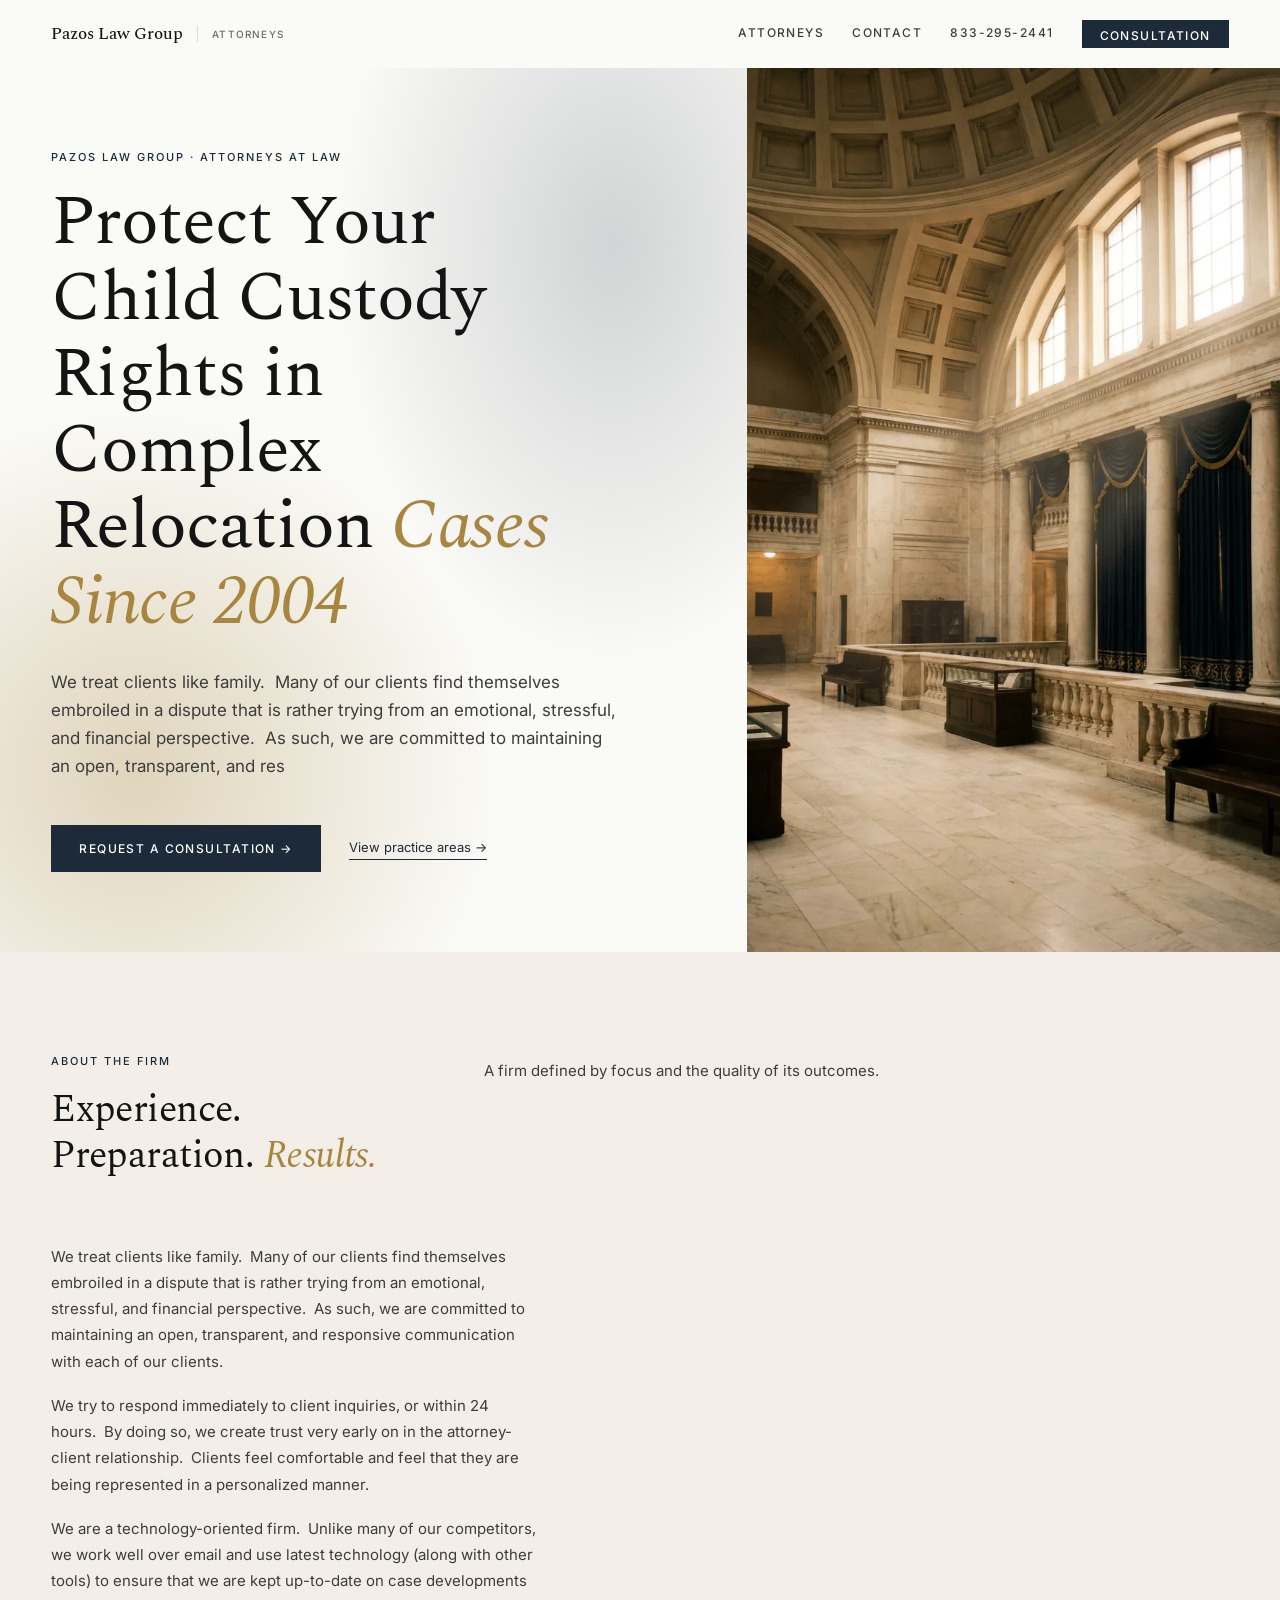
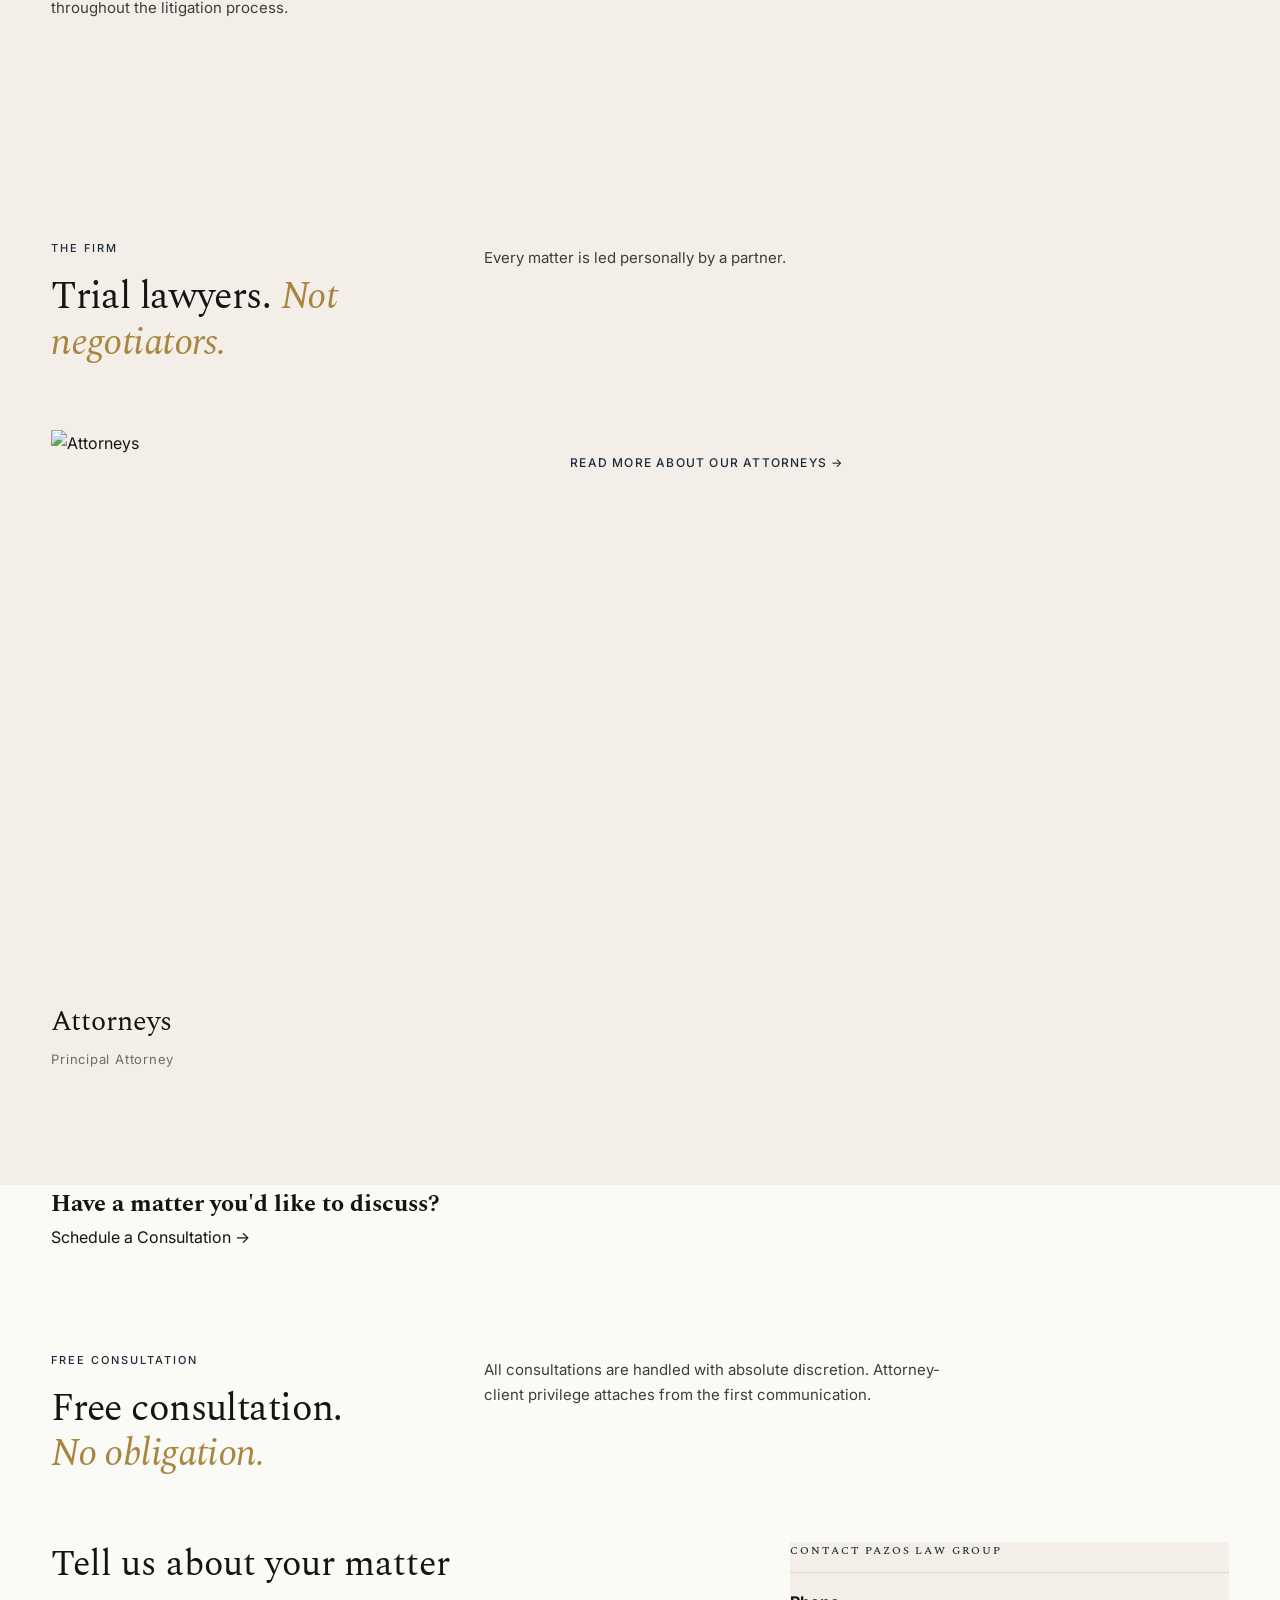
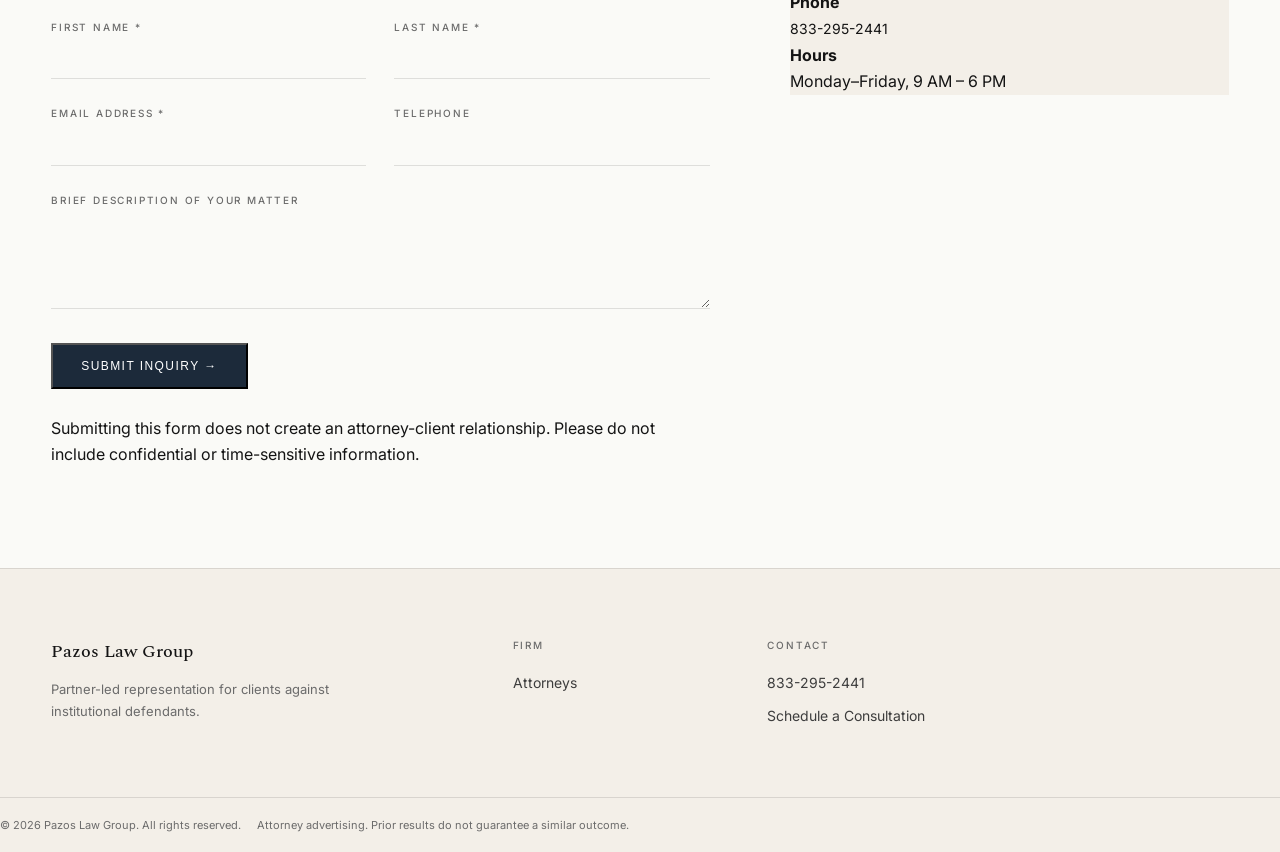
==== index.html @ e992a6bb "deploy: 2026-06-24 18:45:54 UTC" ====
<!DOCTYPE html>
<html lang="en">
<head>
<meta charset="UTF-8"/>
<meta name="viewport" content="width=device-width,initial-scale=1.0"/>
<title>Fort Lauderdale Family Law Attorney, Miami Florida Business Law Firm</title>
<meta name="description" content="Ybkklaw.com is a Florida Family law and divorce and business lawyer firm. Our attorneys provide high-end representation to clients in family law and business matters. Schedule a consultation today."/>
<link rel="canonical" href="https://mintlab-ybkklaw.vercel.app/"/>
<meta property="og:title" content="Fort Lauderdale Family Law Attorney, Miami Florida Business Law Firm"/>
<meta property="og:description" content="Ybkklaw.com is a Florida Family law and divorce and business lawyer firm. Our attorneys provide high-end representation to clients in family law and business matters. Schedule a consultation today."/>
<meta property="og:type" content="website"/>
<meta property="og:url" content="https://mintlab-ybkklaw.vercel.app/"/>
<meta name="twitter:card" content="summary_large_image"/>
<link rel="preconnect" href="https://fonts.googleapis.com"/>
<link rel="preconnect" href="https://fonts.gstatic.com" crossorigin/>
<link href="https://fonts.googleapis.com/css2?family=Spectral:ital,wght@0,300;0,400;0,500;0,600;1,300;1,400;1,500&family=Inter:wght@300;400;500;600&display=swap" rel="stylesheet"/>
<link rel="stylesheet" href="/styles.css"/>
<meta name="robots" content="noindex,nofollow"/>
<link rel="canonical" href="https://mintlab-ybkklaw.vercel.app"/>
<meta name="theme-color" content="#1C2A3A"/>
<meta property="og:type" content="website"/>
<meta property="og:url" content="https://mintlab-ybkklaw.vercel.app"/>
<meta property="og:title" content="Fort Lauderdale Family Law Attorney, Miami Florida Business Law Firm"/>
<meta property="og:description" content="Ybkklaw.com is a Florida Family law and divorce and business lawyer firm. Our attorneys provide high-end representation to clients in family law and business matters. Schedule a consultation today."/>
<meta property="og:image" content=""/>
<meta property="og:site_name" content="Pazos Law Group"/>
<meta name="twitter:card" content="summary_large_image"/>
<meta name="twitter:title" content="Fort Lauderdale Family Law Attorney, Miami Florida Business Law Firm"/>
<meta name="twitter:description" content="Ybkklaw.com is a Florida Family law and divorce and business lawyer firm. Our attorneys provide high-end representation to clients in family law and business matters. Schedule a consultation today."/>
<meta name="twitter:image" content=""/>

<link rel="icon" href="/favicon.ico" sizes="any"/>
<link rel="icon" type="image/png" sizes="32x32" href="/favicon-32.png"/>
<link rel="apple-touch-icon" href="/apple-touch-icon.png"/>
<link rel="manifest" href="/site.webmanifest"/>

<script type="application/ld+json">{"@context": "https://schema.org", "@type": "Attorney", "name": "Pazos Law Group", "url": "https://mintlab-ybkklaw.vercel.app", "priceRange": "$$"}</script>
<script type="application/ld+json">{"@context": "https://schema.org", "@type": "FAQPage", "mainEntity": [{"@type": "Question", "name": "How much will my family law case in Fort Lauderdale cost?", "acceptedAnswer": {"@type": "Answer", "text": "Costs vary depending on the complexity of your situation and whether your case is contested; we provide a clear breakdown of fee structures and anticipated expenses during your initial consultation."}}, {"@type": "Question", "name": "How long does the divorce or child custody process typically take in Florida?", "acceptedAnswer": {"@type": "Answer", "text": "While uncontested matters may be resolved in a few months, complex cases involving litigation in Broward County courts can take a year or longer."}}, {"@type": "Question", "name": "What documents should I bring to my first meeting with an attorney?", "acceptedAnswer": {"@type": "Answer", "text": "You should bring any existing court orders, recent tax returns, pay stubs, and a list of your primary goals to help us provide immediate, actionable advice."}}, {"@type": "Question", "name": "What are the first steps in the legal process after I hire Pazos Law Group?", "acceptedAnswer": {"@type": "Answer", "text": "We begin by filing a formal petition with the court and serving the other party, followed by a mandatory financial disclosure period known as \"discovery.\""}}, {"@type": "Question", "name": "Can you guarantee a specific outcome regarding my assets or parental rights?", "acceptedAnswer": {"@type": "Answer", "text": "While no lawyer can guarantee a specific result, we utilize our extensive knowledge of Florida statutes to build the strongest possible case for your desired outcome."}}, {"@type": "Question", "name": "Are there alternatives to going to trial for my family law matter?", "acceptedAnswer": {"@type": "Answer", "text": "Yes, we frequently resolve cases through mediation and collaborative law, which are often faster and less stressful than traditional courtroom litigation. ---"}}]}</script>
<script type="application/ld+json">{"@context": "https://schema.org", "@type": "BreadcrumbList", "itemListElement": [{"@type": "ListItem", "position": 1, "name": "Home", "item": "https://mintlab-ybkklaw.vercel.app"}, {"@type": "ListItem", "position": 2, "name": "About", "item": "https://mintlab-ybkklaw.vercel.app#about"}, {"@type": "ListItem", "position": 3, "name": "Services", "item": "https://mintlab-ybkklaw.vercel.app#services"}, {"@type": "ListItem", "position": 4, "name": "Contact", "item": "https://mintlab-ybkklaw.vercel.app#contact"}]}</script>
</head>
<body>
<nav id="nav">
  <div class="ni">
    <div class="nb">
      <span class="nw serif">Pazos Law Group</span>
      <span class="ne">Attorneys</span>
    </div>
    <div class="nl">
      <a href="/team/">Attorneys</a>
      <a href="/contact/">Contact</a>
      <a href="tel:8332952441" class="nphone">833-295-2441</a>
      <a href="/contact/" class="bc">Consultation</a>
    </div>
    <div class="ham" onclick="this.classList.toggle('open');document.getElementById('mmenu').classList.toggle('open')">
      <span></span><span></span><span></span>
    </div>
  </div>
</nav>
<div id="mmenu" class="mmenu">
  <a href="/team/">Attorneys</a>
      <a href="/contact/">Contact</a>
  <a href="/contact/" class="bc">Consultation</a>
</div>
<section class="hero" id="home">
  <div class="hl">
    <span class="eyebrow ha0">Pazos Law Group · Attorneys at Law</span>
    <h1 class="hh ha1">Protect Your Child Custody Rights in Complex Relocation <em class="gold">Cases Since 2004</em></h1>
    <p class="hlede ha2">We treat clients like family.  Many of our clients find themselves embroiled in a dispute that is rather trying from an emotional, stressful, and financial perspective.  As such, we are committed to maintaining an open, transparent, and res</p>
    
    <div class="hctas ha3">
      <a href="/contact/" class="btn1">Request a Consultation →</a>
      <a href="/services/" class="btn2">View practice areas →</a>
    </div>
  </div>
  <div class="hr">
    <img src="/images/hero-generated.webp" alt="Pazos Law Group" loading="eager"/>
  </div>
</section>


<section class="about panel" id="about">
  <div class="container">
    <div class="sh">
      <div>
        <span class="eyebrow reveal">About the Firm</span>
        <h2 class="shl reveal" style="transition-delay:.1s">Experience. Preparation. <em class="gold">Results.</em></h2>
      </div>
      <p class="slede reveal" style="transition-delay:.2s">A firm defined by focus and the quality of its outcomes.</p>
    </div>
    <div class="ag">
      <div class="atext reveal-l">
        <p>We treat clients like family.  Many of our clients find themselves embroiled in a dispute that is rather trying from an emotional, stressful, and financial perspective.  As such, we are committed to maintaining an open, transparent, and responsive communication with each of our clients.</p><p>We try to respond immediately to client inquiries, or within 24 hours.  By doing so, we create trust very early on in the attorney-client relationship.  Clients feel comfortable and feel that they are being represented in a personalized manner.</p><p>We are a technology-oriented firm.  Unlike many of our competitors, we work well over email and use latest technology (along with other tools) to ensure that we are kept up-to-date on case developments throughout the litigation process.</p>
      </div>
    </div>
  </div>
</section>

<section class="atty panel" id="attorney">
  <div class="container">
    <div class="sh">
      <div>
        <span class="eyebrow reveal">The Firm</span>
        <h2 class="shl reveal" style="transition-delay:.1s">Trial lawyers. <em class="gold">Not negotiators.</em></h2>
      </div>
      <p class="slede reveal" style="transition-delay:.2s">Every matter is led personally by a partner.</p>
    </div>
    <div class="attygrid">
      <div class="reveal-l">
        <div class="portrait"><img src="https://www.ybkklaw.com/wp-content/uploads/2019/04/andrew-berman.jpg" alt="Attorneys" loading="lazy"/></div>
        <h3 class="atname serif">Attorneys</h3>
        <p class="attitle">Principal Attorney</p>
      </div>
      <div class="reveal-r">
        <p class="abio"></p>
        <a href="/team/" class="pl">Read more about our attorneys →</a>
      </div>
    </div>
  </div>
</section>


<section class="cta-band reveal">
  <div class="cta-inner container">
    <h2 class="cta-head serif">Have a matter you'd like to discuss?</h2>
    <a href="/contact/" class="cta-btn">Schedule a Consultation →</a>
  </div>
</section>
<section class="cont" id="contact">
  <div class="container">
    <div class="sh">
      <div>
        <span class="eyebrow reveal">Free Consultation</span>
        <h2 class="shl reveal" style="transition-delay:.1s">Free consultation.<br><em class="gold">No obligation.</em></h2>
      </div>
      <p class="slede reveal" style="transition-delay:.2s">All consultations are handled with absolute discretion. Attorney-client privilege attaches from the first communication.</p>
    </div>
    <div class="cg">
      <div class="reveal-l">
        <h3 class="cft serif">Tell us about your matter</h3>
        <form id="cform" method="post" action="#">
          <div class="frow">
            <div class="fld"><label>First Name *</label><input type="text" name="first_name" required/></div>
            <div class="fld"><label>Last Name *</label><input type="text" name="last_name" required/></div>
          </div>
          <div class="frow">
            <div class="fld"><label>Email Address *</label><input type="email" name="email" required/></div>
            <div class="fld"><label>Telephone</label><input type="tel" name="phone"/></div>
          </div>
          <div class="fld">
            <label>Brief description of your matter</label>
            <textarea name="message" rows="4"></textarea>
          </div>
          <div class="fld">
            <button type="submit" class="btn1">Submit inquiry →</button>
          </div>
          <p class="privilege">Submitting this form does not create an attorney-client relationship. Please do not include confidential or time-sensitive information.</p>
        </form>
      </div>
      <div class="reveal-r">
        <aside class="cinfo panel">
          <h3 class="serif">Contact Pazos Law Group</h3>
          <p><strong>Phone</strong><br><a href="tel:8332952441">833-295-2441</a></p>
          
          <p><strong>Hours</strong><br>Monday–Friday, 9 AM – 6 PM</p>
        </aside>
      </div>
    </div>
  </div>
</section>
<footer class="footer">
  <div class="container fg">
    <div class="fcol fbrand">
      <span class="nw">Pazos Law Group</span>
      <p class="fdesc">Partner-led representation for clients against institutional defendants.</p>
      
    </div>
    <div class="fcol">
      <div class="fct">Firm</div>
      <a href="/team/">Attorneys</a>
    </div>
    <div class="fcol">
      <div class="fct">Contact</div>
      <a href="tel:8332952441">833-295-2441</a>
      <a href="/contact/">Schedule a Consultation</a>
    </div>
  </div>
  <div class="fbar container">
    <span class="fdisc">© 2026 Pazos Law Group. All rights reserved.</span>
    <span class="fdisc">Attorney advertising. Prior results do not guarantee a similar outcome.</span>
  </div>
</footer>
<script>
(function(){
  var io = new IntersectionObserver(function(entries){
    entries.forEach(function(e){
      if(e.isIntersecting){ e.target.classList.add('visible'); io.unobserve(e.target); }
    });
  }, {threshold:.12, rootMargin:'0px 0px -60px 0px'});
  document.querySelectorAll('.reveal,.reveal-l,.reveal-r').forEach(function(el){ io.observe(el); });
})();
</script>
</body>
</html>
---- styles.css ----
*,*::before,*::after{box-sizing:border-box;margin:0;padding:0}
:root{--bg:#FAFAF7;--panel:#F3EFE8;--ink:#141414;--ink2:#3D3D3D;--meta:#6B6B6B;--navy:#1C2A3A;--gold:#A8863F;--rule:rgba(20,20,20,.12);--divider:rgba(20,20,20,.06);--max:1320px;--pad:clamp(20px,4vw,56px);--serif:"Spectral",Georgia,serif;--sans:"Inter",system-ui,sans-serif;--tr:.32s cubic-bezier(.4,0,.2,1)}
html{scroll-behavior:smooth}
body{font-family:var(--sans);font-size:16px;line-height:1.65;color:var(--ink);background:var(--bg);-webkit-font-smoothing:antialiased;transition:background var(--tr),color var(--tr)}
img{display:block;max-width:100%;height:auto}
a{color:inherit;text-decoration:none}
::selection{background:var(--navy);color:#fff}
::-webkit-scrollbar{width:6px}::-webkit-scrollbar-track{background:var(--bg)}::-webkit-scrollbar-thumb{background:var(--rule);border-radius:3px}
.eyebrow{font-family:var(--sans);font-size:11px;font-weight:500;letter-spacing:.18em;text-transform:uppercase;color:var(--navy);display:block;margin-bottom:18px}
.serif{font-family:var(--serif)}
.gold{color:var(--gold);font-style:italic}
.rule-x{border:none;border-top:1px solid var(--rule);margin:0}
.panel{background:var(--panel);transition:background var(--tr)}
.reveal{opacity:0;transform:translateY(28px);transition:opacity .8s ease,transform .8s ease}
.reveal.visible{opacity:1;transform:none}
.reveal-l{opacity:0;transform:translateX(-28px);transition:opacity .8s ease,transform .8s ease}
.reveal-l.visible{opacity:1;transform:none}
.reveal-r{opacity:0;transform:translateX(28px);transition:opacity .8s ease,transform .8s ease}
.reveal-r.visible{opacity:1;transform:none}
.container{max-width:var(--max);margin:0 auto;padding:0 var(--pad)}
.sh{display:grid;grid-template-columns:1fr 2fr;gap:40px 60px;align-items:start;margin-bottom:64px}
@media(max-width:768px){.sh{grid-template-columns:1fr}}
.shl{font-family:var(--serif);font-size:clamp(26px,3.2vw,38px);font-weight:400;line-height:1.2;letter-spacing:-.015em;color:var(--ink);max-width:22ch}
.slede{font-size:15px;line-height:1.7;color:var(--ink2);max-width:54ch;padding-top:6px}
nav{position:fixed;top:0;left:0;right:0;z-index:900}
nav.scrolled{background:rgba(250,250,247,.93);border-bottom:1px solid var(--rule);backdrop-filter:blur(12px)}
.ni{max-width:var(--max);margin:0 auto;padding:0 var(--pad);height:68px;display:flex;align-items:center;gap:32px}
.nb{display:flex;align-items:center;gap:14px;flex-shrink:0}
.nw{font-family:var(--serif);font-size:17px;font-weight:500;color:var(--ink)}
.ne{font-size:10px;font-weight:500;letter-spacing:.12em;text-transform:uppercase;color:var(--meta);padding-left:14px;border-left:1px solid var(--rule)}
.nl{display:flex;align-items:center;gap:28px;margin-left:auto}
.nl a{font-size:12px;font-weight:500;letter-spacing:.12em;text-transform:uppercase;color:var(--ink2);position:relative;padding-bottom:3px;transition:color .22s ease}
.nl a:not(.bc):not(.nphone)::after{content:'';position:absolute;left:0;bottom:0;width:100%;height:1px;background:var(--gold);transform:scaleX(0);transform-origin:left center;transition:transform .25s cubic-bezier(.4,0,.2,1)}
.nl a:not(.bc):not(.nphone):hover{color:var(--navy)}
.nl a:not(.bc):not(.nphone):hover::after{transform:scaleX(1)}
.bc{font-family:var(--sans);font-size:11px;font-weight:500;letter-spacing:.12em;text-transform:uppercase;color:#fff!important;background:var(--navy);padding:6px 18px 14px;border:none;cursor:pointer}
.bc::after{display:none!important}
.ham{display:none;flex-direction:column;gap:5px;cursor:pointer;padding:4px;margin-left:auto}
.ham span{display:block;width:22px;height:1.5px;background:var(--ink)}
@media(max-width:900px){.nl{display:none}.ham{display:flex}}
.mmenu{display:none;position:fixed;inset:0;z-index:1000;background:var(--bg);flex-direction:column;align-items:center;justify-content:center;gap:32px}
.mmenu.open{display:flex}
.mmenu a{font-family:var(--serif);font-size:28px;font-weight:400;color:var(--ink)}
.mclose{position:absolute;top:24px;right:var(--pad);font-size:24px;cursor:pointer;background:none;border:none;color:var(--ink)}
.hero{min-height:100vh;display:grid;grid-template-columns:7fr 5fr;overflow:hidden;padding-top:68px}
@media(max-width:900px){.hero{grid-template-columns:1fr;min-height:auto}}
.hl{display:flex;flex-direction:column;justify-content:center;padding:80px var(--pad);position:relative;z-index:2}
.hh{font-family:var(--serif);font-size:clamp(38px,5.5vw,78px);font-weight:400;line-height:1.08;letter-spacing:-.015em;color:var(--ink);margin-bottom:28px;max-width:16ch}
.hlede{font-size:17px;line-height:1.65;color:var(--ink2);max-width:52ch;margin-bottom:44px}
.hctas{display:flex;align-items:center;gap:28px;flex-wrap:wrap}
.btn1{display:inline-flex;align-items:center;gap:10px;font-size:12px;font-weight:500;letter-spacing:.12em;text-transform:uppercase;color:#fff;background:var(--navy);padding:14px 28px;transition:gap .2s}
.btn1:hover{gap:18px}
.btn2{font-size:13px;color:var(--navy);border-bottom:1px solid var(--navy);padding-bottom:1px;transition:color .2s,border-color .2s}
.btn2:hover{color:var(--gold);border-color:var(--gold)}
.hr{position:relative;overflow:hidden;min-height:480px}
@media(max-width:900px){.hr{min-height:320px}}
.hr img{width:100%;height:100%;object-fit:cover;animation:zoom 12s ease-in-out infinite alternate}
@keyframes zoom{from{transform:scale(1)}to{transform:scale(1.06)}}
.hcap{position:absolute;bottom:20px;right:20px;font-size:10px;letter-spacing:.1em;text-transform:uppercase;color:rgba(255,255,255,.6);z-index:3}
.stats{border-top:1px solid var(--rule);border-bottom:1px solid var(--rule)}
.sg{display:grid;grid-template-columns:repeat(4,1fr)}
@media(max-width:768px){.sg{grid-template-columns:repeat(2,1fr)}}
.st{padding:40px 32px;border-right:1px solid var(--rule);text-align:center}
.st:last-child{border-right:none}
@media(max-width:768px){.st:nth-child(2){border-right:none}.st:nth-child(3){border-right:1px solid var(--rule)}}
.stn{font-family:var(--serif);font-size:clamp(36px,4vw,52px);font-weight:400;color:var(--ink);line-height:1;margin-bottom:10px}
.stn sup{font-size:.55em;color:var(--gold);font-style:italic;vertical-align:super}
.stl{font-size:12px;color:var(--meta);line-height:1.5}
.about{padding:100px 0}
.ag{display:grid;grid-template-columns:1fr 1fr;gap:80px;align-items:start}
@media(max-width:900px){.ag{grid-template-columns:1fr}}
.atext p{font-size:15px;line-height:1.75;color:var(--ink2);max-width:54ch;margin-bottom:18px}
.alink{display:inline-flex;align-items:center;gap:10px;font-size:12px;font-weight:500;letter-spacing:.12em;text-transform:uppercase;color:var(--navy);margin-top:8px;transition:gap .2s}
.alink:hover{gap:18px}
.aimg{overflow:hidden}
.aimg img{width:100%;height:460px;object-fit:cover;transition:transform 1s ease}
.aimg:hover img{transform:scale(1.04)}
.acap{font-size:11px;color:var(--meta);margin-top:10px;letter-spacing:.05em}
.prac{padding:100px 0}
.pg{display:grid;grid-template-columns:repeat(3,1fr);border:1px solid var(--rule)}
@media(max-width:900px){.pg{grid-template-columns:repeat(2,1fr)}}
@media(max-width:600px){.pg{grid-template-columns:1fr}}
.pc{padding:36px;border-right:1px solid var(--rule);border-bottom:1px solid var(--rule);transition:background var(--tr);display:flex;flex-direction:column}
.pc:nth-child(3n){border-right:none}
.pc:nth-last-child(-n+3){border-bottom:none}
@media(max-width:900px){.pc:nth-child(3n){border-right:1px solid var(--rule)}.pc:nth-child(2n){border-right:none}.pc:nth-last-child(-n+3){border-bottom:1px solid var(--rule)}.pc:nth-last-child(-n+2){border-bottom:none}}
.pc:hover{background:var(--panel)}
.pn{font-size:11px;font-weight:500;letter-spacing:.15em;color:var(--gold);text-transform:uppercase;margin-bottom:16px}
.pt{font-family:var(--serif);font-size:19px;font-weight:400;color:var(--ink);margin-bottom:12px;line-height:1.3}
.pb{font-size:14px;line-height:1.7;color:var(--ink2);flex:1;margin-bottom:20px}
.pl{font-size:12px;font-weight:500;letter-spacing:.1em;text-transform:uppercase;color:var(--navy);display:inline-flex;align-items:center;gap:8px;transition:gap .2s;margin-top:auto}
.pl:hover{gap:14px}
.atty{padding:100px 0}
.attygrid{display:grid;grid-template-columns:2fr 3fr;gap:80px;align-items:start}
@media(max-width:900px){.attygrid{grid-template-columns:1fr}}
.portrait{overflow:hidden}
.portrait img{width:100%;aspect-ratio:4/5;object-fit:cover;object-position:top center;transition:transform 1s ease}
.portrait:hover img{transform:scale(1.04)}
.atname{font-family:var(--serif);font-size:28px;font-weight:400;color:var(--ink);margin-top:20px;margin-bottom:4px}
.attitle{font-size:13px;color:var(--meta);letter-spacing:.06em;margin-bottom:14px}
.tags{display:flex;flex-wrap:wrap;gap:8px}
.tag{font-size:10px;font-weight:500;letter-spacing:.14em;text-transform:uppercase;color:var(--navy);border:1px solid var(--rule);padding:4px 10px}
.abio{font-size:15px;line-height:1.75;color:var(--ink2);margin-bottom:18px;max-width:60ch}
.ast{font-family:var(--serif);font-size:18px;font-weight:400;color:var(--ink);margin-bottom:12px;margin-top:32px;border-bottom:1px solid var(--divider);padding-bottom:8px}
.alist{list-style:none;padding:0}
.alist li{font-size:14px;color:var(--ink2);line-height:1.65;padding:5px 0 5px 16px;border-bottom:1px solid var(--divider);position:relative}
.alist li::before{content:"—";position:absolute;left:0;color:var(--gold);font-size:12px}
.atv{background:var(--panel);border-left:3px solid var(--gold);padding:18px 22px;margin:24px 0;font-size:14px;line-height:1.7;color:var(--ink2)}
.atv strong{color:var(--ink);font-style:italic;display:block;margin-bottom:6px}
.res{padding:100px 0}
.rtable{width:100%;border-collapse:collapse;border-top:1px solid var(--rule)}
.rtable thead tr{border-bottom:1px solid var(--rule)}
.rtable thead th{font-size:10px;font-weight:500;letter-spacing:.18em;text-transform:uppercase;color:var(--meta);padding:14px 16px;text-align:left}
.rtable tbody tr{border-bottom:1px solid var(--divider);cursor:default;transition:background var(--tr)}
.rtable tbody tr:hover{background:var(--panel)}
.rtable td{padding:20px 16px;vertical-align:top}
.ram{font-family:var(--serif);font-size:clamp(19px,2.2vw,27px);font-weight:400;color:var(--navy);line-height:1.1;white-space:nowrap}
.rcase{font-family:var(--serif);font-size:15px;font-style:italic;color:var(--ink);margin-bottom:3px}
.rtype{font-size:13px;color:var(--ink2)}
.rcourt{font-size:10px;letter-spacing:.14em;text-transform:uppercase;color:var(--meta);margin-top:3px}
@media(max-width:768px){.rtable thead{display:none}.rtable tbody tr{display:block;padding:12px 0}.rtable td{display:block;padding:3px 0}}
.qband{padding:90px 0;border-top:1px solid var(--rule);border-bottom:1px solid var(--rule)}
.qi{max-width:820px}
.qm{font-family:var(--serif);font-size:110px;line-height:.7;color:var(--gold);opacity:.22;margin-bottom:-18px;display:block}
.qt{font-family:var(--serif);font-size:clamp(24px,3vw,38px);font-weight:400;font-style:italic;line-height:1.35;color:var(--ink);letter-spacing:-.01em;margin-bottom:22px}
.qa{font-size:12px;letter-spacing:.14em;text-transform:uppercase;color:var(--meta)}
.news{padding:100px 0}
.ng{display:grid;grid-template-columns:repeat(3,1fr);gap:32px}
@media(max-width:900px){.ng{grid-template-columns:1fr}}
.nc{border-top:2px solid var(--divider);padding-top:28px;transition:border-color var(--tr)}
.nc:hover{border-top-color:var(--navy)}
.nm{font-size:11px;letter-spacing:.14em;text-transform:uppercase;color:var(--meta);margin-bottom:12px}
.nti{font-family:var(--serif);font-size:20px;font-weight:400;line-height:1.35;color:var(--ink);margin-bottom:12px}
.nex{font-size:14px;line-height:1.65;color:var(--ink2);margin-bottom:18px}
.nlink{font-size:11px;font-weight:500;letter-spacing:.14em;text-transform:uppercase;color:var(--navy);display:inline-flex;align-items:center;gap:8px;transition:gap .2s}
.nlink:hover{gap:14px}
.ctaband{background:var(--navy);padding:80px var(--pad);display:flex;align-items:center;justify-content:space-between;gap:40px;position:relative;overflow:hidden}
.ctaband::after{content:"";position:absolute;bottom:-60px;right:-60px;width:260px;height:260px;background:radial-gradient(circle,rgba(168,134,63,.22) 0%,transparent 70%)}
.ctah{font-family:var(--serif);font-size:clamp(24px,3vw,38px);font-weight:400;color:#fff;max-width:20ch;line-height:1.25}
.pill{font-size:12px;font-weight:500;letter-spacing:.12em;text-transform:uppercase;color:var(--navy);background:#fff;padding:14px 30px;border:none;cursor:pointer;white-space:nowrap;transition:background .25s,color .25s;flex-shrink:0;text-decoration:none;display:inline-block}
.pill:hover{background:var(--gold);color:#fff}
@media(max-width:768px){.ctaband{flex-direction:column;align-items:flex-start}}
.cont{padding:100px 0}
.cg{display:grid;grid-template-columns:3fr 2fr;gap:80px;align-items:start}
@media(max-width:900px){.cg{grid-template-columns:1fr}}
.cft{font-family:var(--serif);font-size:clamp(24px,3vw,36px);font-weight:400;color:var(--ink);margin-bottom:32px;line-height:1.25}
.frow{display:grid;grid-template-columns:1fr 1fr;gap:28px}
@media(max-width:600px){.frow{grid-template-columns:1fr}}
.fld{margin-bottom:26px}
.fld label{display:block;font-size:10px;font-weight:500;letter-spacing:.18em;text-transform:uppercase;color:var(--meta);margin-bottom:8px}
.fld input,.fld select,.fld textarea{width:100%;background:transparent;border:none;border-bottom:1px solid var(--rule);padding:8px 0;font-family:var(--sans);font-size:15px;color:var(--ink);outline:none;transition:border-color .2s;-webkit-appearance:none;border-radius:0}
.fld input:focus,.fld select:focus,.fld textarea:focus{border-bottom-color:var(--navy)}
.fld textarea{resize:vertical;min-height:90px}
.fld select{cursor:pointer;background:var(--bg)}
.bsub{font-family:var(--sans);font-size:12px;font-weight:500;letter-spacing:.12em;text-transform:uppercase;color:#fff;background:var(--navy);border:none;padding:14px 34px;cursor:pointer;display:inline-flex;align-items:center;gap:10px;transition:gap .2s,opacity .2s}
.bsub:hover{gap:18px;opacity:.88}
.fdiscl{font-size:11px;color:var(--meta);line-height:1.6;margin-top:14px;max-width:54ch}
.caside{background:var(--panel);padding:40px 36px}
.castit{font-family:var(--serif);font-size:22px;font-weight:400;color:var(--ink);margin-bottom:22px}
.carule{border:none;border-top:1px solid var(--rule);margin:18px 0}
.calbl{font-size:10px;font-weight:500;letter-spacing:.16em;text-transform:uppercase;color:var(--meta);margin-bottom:6px}
.caval{font-size:15px;color:var(--ink);margin-bottom:18px;line-height:1.5}
.caval a{color:var(--navy);border-bottom:1px solid transparent;transition:border-color .2s}
.caval a:hover{border-color:var(--navy)}
.fsuc{display:none;text-align:center;padding:60px 0}
.fsuc h3{font-family:var(--serif);font-size:28px;font-weight:400;color:var(--ink);margin-bottom:10px}
.fsuc p{font-size:14px;color:var(--meta)}
.fdedic{border-top:1px solid var(--rule);padding:48px 0;text-align:center}
.fdedictext{font-family:var(--serif);font-size:15px;line-height:1.85;color:var(--ink2);font-style:italic;max-width:640px;margin:0 auto}
footer{background:var(--panel);border-top:1px solid var(--rule);padding:68px 0 0;transition:background var(--tr)}
.fg{display:grid;grid-template-columns:2fr 1fr 1fr 1fr;gap:48px;margin-bottom:56px}
@media(max-width:900px){.fg{grid-template-columns:1fr 1fr}}
@media(max-width:600px){.fg{grid-template-columns:1fr}}
.fbrand .nw{font-size:18px;margin-bottom:12px;display:block}
.fdesc{font-size:13px;color:var(--meta);line-height:1.7;max-width:36ch;margin-bottom:18px}
.faddr{font-size:13px;color:var(--ink2);line-height:1.8;font-style:normal}
.fct{font-size:10px;font-weight:500;letter-spacing:.18em;text-transform:uppercase;color:var(--meta);margin-bottom:18px}
.fcol a{display:block;font-size:14px;color:var(--ink2);margin-bottom:10px;transition:color .2s}
.fcol a:hover{color:var(--ink)}
.fbar{border-top:1px solid var(--rule);padding:18px 0;display:flex;gap:16px;flex-wrap:wrap;align-items:start}
.fdisc{font-size:11px;color:var(--meta);line-height:1.65}

/* ── Hero CSS keyframe animations (replaces JS observer on hero elements) ── */
@keyframes hanim{from{opacity:0;transform:translateY(22px)}to{opacity:1;transform:none}}
.ha0{animation:hanim .9s cubic-bezier(.4,0,.2,1) both}
.ha1{animation:hanim .9s .12s cubic-bezier(.4,0,.2,1) both}
.ha2{animation:hanim .9s .26s cubic-bezier(.4,0,.2,1) both}
.ha3{animation:hanim .9s .42s cubic-bezier(.4,0,.2,1) both}

/* ── Hero background ambient animation ── */
@keyframes hBgA{0%,100%{transform:translate(0,0) scale(1)}50%{transform:translate(28px,-22px) scale(1.1)}}
@keyframes hBgB{0%,100%{transform:translate(0,0) scale(1)}50%{transform:translate(-20px,28px) scale(1.08)}}
.hl::before{content:"";position:absolute;inset:0;z-index:0;pointer-events:none;
  background:radial-gradient(ellipse 68% 58% at 18% 80%,rgba(168,134,63,.32) 0%,transparent 72%);
  animation:hBgA 17s ease-in-out infinite}
.hl::after{content:"";position:absolute;inset:0;z-index:0;pointer-events:none;
  background:radial-gradient(ellipse 52% 66% at 82% 20%,rgba(28,42,58,.18) 0%,transparent 72%);
  animation:hBgB 20s ease-in-out infinite}
.hl>*{position:relative;z-index:1}

/* ── YouTube embed ── */
.ytwrap{margin:28px 0 4px;position:relative;width:100%;aspect-ratio:16/9;overflow:hidden;background:#000;border:1px solid var(--rule)}
.ytwrap iframe{position:absolute;inset:0;width:100%;height:100%;border:0}

/* ── Form validation ── */
.fld.has-error input,.fld.has-error select,.fld.has-error textarea{border-bottom-color:#C0392B}
.ferr{display:block;font-size:11px;color:#C0392B;margin-top:5px;letter-spacing:.02em}

/* ── Phone in nav ── */
.nphone{font-size:13px;font-weight:500;color:var(--navy);letter-spacing:.01em;white-space:nowrap}
@media(max-width:900px){.nphone{display:none}}

/* ── Super Lawyer hero credential ── */
.sl-cred{display:inline-flex;align-items:center;gap:14px;margin-bottom:36px;padding:14px 20px;border-left:3px solid var(--gold);background:rgba(168,134,63,.07)}
.sl-cred-star{color:var(--gold);font-size:20px;line-height:1;flex-shrink:0}
.sl-cred-label{font-size:11px;font-weight:700;letter-spacing:.16em;text-transform:uppercase;color:var(--ink);display:block}
.sl-cred-sub{font-size:11px;color:var(--meta);letter-spacing:.06em;display:block;margin-top:3px}
/* ── No-fee trust line in hero ── */
.nofee{display:flex;align-items:center;gap:20px;flex-wrap:wrap;margin-top:22px;padding-top:18px;border-top:1px solid var(--divider)}
.nofee-item{font-size:12px;color:var(--ink2);display:inline-flex;align-items:center;gap:6px;letter-spacing:.02em}
.nofee-item::before{content:"✓";color:var(--gold);font-weight:700;font-size:11px}

/* ── Stats: 5-column ── */
.sg{grid-template-columns:repeat(5,1fr)!important}
@media(max-width:1024px){.sg{grid-template-columns:repeat(3,1fr)!important}}
@media(max-width:600px){.sg{grid-template-columns:repeat(2,1fr)!important}}
.st:last-child{border-right:none}
@media(max-width:1024px){.st:nth-child(3n){border-right:none!important}.st:nth-child(4),.st:nth-child(5){border-top:1px solid var(--rule)}}
@media(max-width:600px){.st:nth-child(3n){border-right:1px solid var(--rule)!important}.st:nth-child(2n){border-right:none!important}.st:nth-child(5){grid-column:span 2;border-right:none!important}}

/* ── Trust badge strip ── */
.trust{padding:32px 0;border-bottom:1px solid var(--rule);background:var(--bg);transition:background var(--tr)}
.trust .container{display:flex;align-items:center;justify-content:center;flex-wrap:wrap;gap:10px 20px}
.tbadge{display:inline-flex;align-items:center;gap:7px;padding:7px 16px;border:1px solid var(--rule);font-size:10px;font-weight:600;letter-spacing:.12em;text-transform:uppercase;color:var(--ink2);white-space:nowrap;transition:border-color .25s,color .25s}
.tbadge:hover{border-color:var(--gold);color:var(--ink)}
.tbadge-star{color:var(--gold);font-size:11px}
.tbadge-sep{width:1px;height:20px;background:var(--rule);flex-shrink:0}
@media(max-width:600px){.tbadge-sep{display:none}}

/* ── Testimonials ── */
.testi{padding:100px 0}
.tg{display:grid;grid-template-columns:repeat(3,1fr);gap:28px}
@media(max-width:900px){.tg{grid-template-columns:1fr}}
.tc{padding:36px 32px;background:var(--panel);border-top:2px solid var(--divider);transition:border-top-color var(--tr)}
.tc:hover{border-top-color:var(--gold)}
.tcqm{font-family:var(--serif);font-size:52px;line-height:.6;color:var(--gold);opacity:.25;margin-bottom:14px;display:block}
.tcq{font-family:var(--serif);font-size:16px;font-style:italic;font-weight:400;line-height:1.7;color:var(--ink);margin-bottom:20px}
.tctype{font-size:10px;font-weight:600;letter-spacing:.14em;text-transform:uppercase;color:var(--gold);margin-bottom:6px}
.tcmeta{font-size:11px;color:var(--meta);letter-spacing:.06em}

/* ── FAQ ── */
.faqsec{padding:100px 0}
.faq-list{max-width:840px;margin:0 auto}
.faq-item{border-bottom:1px solid var(--rule)}
.faq-q{width:100%;display:flex;align-items:center;justify-content:space-between;gap:24px;background:none;border:none;padding:24px 0;cursor:pointer;text-align:left;font-family:var(--serif);font-size:clamp(16px,1.6vw,19px);font-weight:400;color:var(--ink);line-height:1.3;transition:color .2s}
.faq-q:hover{color:var(--gold)}
.faq-icon{flex-shrink:0;font-size:22px;color:var(--gold);transition:transform .3s ease;line-height:1;font-family:var(--sans);font-weight:300}
.faq-item.open .faq-icon{transform:rotate(45deg)}
.faq-a{max-height:0;overflow:hidden;transition:max-height .45s ease}
.faq-a-inner{padding:0 0 26px;font-size:15px;line-height:1.8;color:var(--ink2);max-width:68ch}
.faq-item.open .faq-a{max-height:500px}

/* ── Mobile sticky CTA ── */
.sticky-cta{display:none;position:fixed;bottom:0;left:0;right:0;z-index:950;grid-template-columns:1fr 1fr;border-top:2px solid var(--gold);box-shadow:0 -4px 20px rgba(0,0,0,.12)}
@media(max-width:768px){.sticky-cta{display:grid}}
.sticky-call{padding:16px 10px;text-align:center;font-family:var(--sans);font-size:11px;font-weight:600;letter-spacing:.1em;text-transform:uppercase;cursor:pointer;background:var(--bg);color:var(--navy);border-right:1px solid var(--rule);transition:background .2s}
.sticky-call:hover{background:var(--panel)}
.sticky-consult{padding:16px 10px;text-align:center;font-family:var(--sans);font-size:11px;font-weight:600;letter-spacing:.1em;text-transform:uppercase;cursor:pointer;background:var(--navy);color:#fff;transition:opacity .2s}
.sticky-consult:hover{opacity:.88}
.sticky-spacer{height:58px;display:none}
@media(max-width:768px){.sticky-spacer{display:block}}

.rlink{display:inline-flex;align-items:center;gap:5px;font-size:10px;letter-spacing:.06em;color:var(--gold);border-bottom:1px solid rgba(168,134,63,.35);padding-bottom:1px;margin-top:4px;transition:border-color .2s}
.rlink:hover{border-color:var(--gold)}
.rlink svg{flex-shrink:0}

/* ── ADR section ─────────────────────────────────────────── */
.adr{background:var(--navy);color:#fff;padding:100px 0}
.adr .eyebrow{color:rgba(168,134,63,.85)}
.adr-grid{display:grid;grid-template-columns:1fr 1fr;gap:80px;align-items:start;margin-top:56px}
@media(max-width:900px){.adr-grid{grid-template-columns:1fr;gap:48px}}
.adr-lead{font-family:var(--serif);font-size:clamp(28px,3.2vw,40px);font-weight:300;line-height:1.28;color:#fff;margin-bottom:28px}
.adr-lead em{color:var(--gold);font-style:italic}
.adr-body-text{font-size:15px;line-height:1.75;color:rgba(255,255,255,.78);margin-bottom:16px}
.adr-rule{border:none;border-top:1px solid rgba(255,255,255,.12);margin:32px 0}
.adr-btn{display:inline-block;background:transparent;color:var(--gold);border:1px solid var(--gold);font-size:13px;font-weight:500;letter-spacing:.08em;text-transform:uppercase;padding:13px 28px;transition:background .25s,color .25s;margin-top:8px}
.adr-btn:hover{background:var(--gold);color:var(--navy)}
.adr-creds{display:flex;flex-direction:column;gap:24px}
.adr-cred{border:1px solid rgba(168,134,63,.35);padding:28px 30px;background:rgba(255,255,255,.04);transition:border-color .25s}
.adr-cred:hover{border-color:rgba(168,134,63,.75)}
.adr-cred-tag{font-size:10px;font-weight:500;letter-spacing:.16em;text-transform:uppercase;color:var(--gold);margin-bottom:10px}
.adr-cred-name{font-family:var(--serif);font-size:19px;font-weight:400;color:#fff;line-height:1.3;margin-bottom:6px}
.adr-cred-desc{font-size:13px;color:rgba(255,255,255,.58);line-height:1.55}



/* --- Institutional theme inner-page extension --- */
/* Styles the existing fill_template_multi.py inner-page classes
   (.page-hero, .longform, .service-grid, .post-article, .team-grid, etc.)
   using the Mathews design tokens (--navy, --gold, --ink, etc.). */

/* Inner-page hero band (breadcrumb + H1) — narrower than home hero */
.page-hero{background:var(--bg);padding:80px 0 40px;border-bottom:1px solid var(--rule)}
.page-hero .container{max-width:var(--max);padding:0 var(--pad);margin:0 auto}
.page-hero .breadcrumb{font-family:var(--sans);font-size:11px;font-weight:500;letter-spacing:.18em;text-transform:uppercase;color:var(--meta);margin-bottom:18px}
.page-hero .breadcrumb a{color:var(--navy);text-decoration:none;transition:color .3s}
.page-hero .breadcrumb a:hover{color:var(--gold)}
.page-hero h1{font-family:var(--serif);font-weight:400;font-size:clamp(36px,5vw,64px);line-height:1.1;letter-spacing:-.015em;color:var(--ink)}

/* Longform article (service detail, blog post, team bio, about) */
.page{padding:40px 0 80px;background:var(--bg)}
.page .container{max-width:var(--max);padding:0 var(--pad);margin:0 auto;display:grid;grid-template-columns:minmax(0,1fr) 300px;gap:80px}
@media (max-width:960px){.page .container{grid-template-columns:1fr}}
.longform{font-family:var(--sans);font-size:16px;line-height:1.75;color:var(--ink2);max-width:680px}
.longform p{margin-bottom:22px}
.longform h2{font-family:var(--serif);font-weight:400;font-size:clamp(24px,3vw,34px);line-height:1.2;letter-spacing:-.015em;color:var(--ink);margin:48px 0 16px;padding-top:24px;border-top:1px solid var(--divider)}
.longform h3{font-family:var(--serif);font-weight:500;font-size:22px;color:var(--ink);margin:32px 0 12px}
.longform ul,.longform ol{margin:18px 0 22px 22px}
.longform li{margin-bottom:8px}
.longform a{color:var(--navy);border-bottom:1px solid var(--navy);transition:color .3s,border-color .3s}
.longform a:hover{color:var(--gold);border-bottom-color:var(--gold)}
.longform blockquote{border-left:3px solid var(--gold);padding:8px 0 8px 24px;margin:28px 0;font-family:var(--serif);font-style:italic;font-size:19px;color:var(--ink2)}
.longform img{margin:24px 0;border:1px solid var(--rule)}

/* Sidebar aside (related services, recent posts, etc.) */
aside{font-family:var(--sans)}
aside h3{font-family:var(--sans);font-size:11px;font-weight:500;letter-spacing:.18em;text-transform:uppercase;color:var(--navy);margin-bottom:16px;padding-bottom:12px;border-bottom:1px solid var(--rule)}
aside ul{list-style:none;padding:0;margin:0}
aside li{margin-bottom:12px;padding-bottom:12px;border-bottom:1px solid var(--divider)}
aside a{color:var(--ink);font-size:14px;line-height:1.5;transition:color .3s}
aside a:hover{color:var(--gold)}

/* Service index grid — bordered numbered cards, same as home .pg */
.service-grid,.service-index-grid{display:grid;grid-template-columns:repeat(3,1fr);gap:0;border:1px solid var(--rule);background:var(--bg);margin:40px 0}
.service-grid .service-card,.service-index-grid > *{padding:36px 28px;border-right:1px solid var(--rule);border-bottom:1px solid var(--rule);background:var(--bg);transition:background var(--tr)}
.service-grid .service-card:hover,.service-index-grid > *:hover{background:var(--panel)}
.service-grid .service-card h2,.service-grid .service-card h3{font-family:var(--serif);font-weight:500;font-size:20px;color:var(--ink);margin-bottom:10px}
.service-grid .service-card p{font-family:var(--sans);font-size:14px;color:var(--meta);line-height:1.65}
@media (max-width:960px){.service-grid,.service-index-grid{grid-template-columns:1fr}}

/* Blog index grid */
.blog-grid,.posts-grid{display:grid;grid-template-columns:repeat(3,minmax(0,1fr));gap:40px;padding:40px 0}
.blog-grid article,.posts-grid article{background:var(--bg)}
.blog-grid h2,.blog-grid h3,.posts-grid h2,.posts-grid h3{font-family:var(--serif);font-weight:500;font-size:22px;line-height:1.3;color:var(--ink);margin:14px 0 10px}
.blog-grid a,.posts-grid a{color:inherit}
.blog-grid a:hover h2,.blog-grid a:hover h3,.posts-grid a:hover h2,.posts-grid a:hover h3{color:var(--gold)}
.blog-grid .excerpt,.posts-grid .excerpt{font-size:14px;color:var(--meta);line-height:1.7}
.blog-grid .meta,.posts-grid .meta{font-size:11px;font-weight:500;letter-spacing:.18em;text-transform:uppercase;color:var(--navy);margin-bottom:10px}
@media (max-width:960px){.blog-grid,.posts-grid{grid-template-columns:1fr}}

/* Team grid */
.team-grid{display:grid;grid-template-columns:repeat(3,1fr);gap:40px;padding:40px 0}
.team-grid .member{background:var(--bg)}
.team-grid .member h3{font-family:var(--serif);font-weight:500;font-size:20px;color:var(--ink);margin:18px 0 4px}
.team-grid .member .role{font-size:11px;font-weight:500;letter-spacing:.18em;text-transform:uppercase;color:var(--navy)}
.team-grid img{width:100%;aspect-ratio:4/5;object-fit:cover;border:1px solid var(--rule);filter:grayscale(.1)}
@media (max-width:960px){.team-grid{grid-template-columns:1fr}}

/* Testimonials */
.testimonial-grid{display:grid;grid-template-columns:repeat(2,1fr);gap:40px;padding:40px 0}
.testimonial-card,blockquote.testimonial{background:var(--panel);padding:36px;font-family:var(--serif);font-style:italic;font-size:19px;line-height:1.5;color:var(--ink2);position:relative;border-left:3px solid var(--gold)}
.testimonial-card cite,blockquote.testimonial cite{display:block;margin-top:18px;font-family:var(--sans);font-style:normal;font-size:12px;font-weight:500;letter-spacing:.12em;text-transform:uppercase;color:var(--meta)}
@media (max-width:960px){.testimonial-grid{grid-template-columns:1fr}}

/* Generic page (about, custom) */
.generic-page{max-width:var(--max);padding:40px var(--pad) 80px;margin:0 auto;font-family:var(--sans);font-size:16px;line-height:1.75;color:var(--ink2)}
.generic-page h2{font-family:var(--serif);font-weight:400;font-size:clamp(24px,3vw,34px);margin:40px 0 16px;color:var(--ink)}
.generic-page p{margin-bottom:22px;max-width:680px}
.generic-page img{margin:24px 0;border:1px solid var(--rule);max-width:100%}

/* Bottom CTA strip on inner pages */
.cta-strip{background:var(--navy);padding:80px 0;text-align:center;margin-top:60px;position:relative;overflow:hidden}
.cta-strip::before{content:'';position:absolute;top:50%;right:-200px;transform:translateY(-50%);width:500px;height:500px;background:radial-gradient(circle,rgba(168,134,63,.15) 0%,transparent 60%);pointer-events:none}
.cta-strip .container{max-width:var(--max);padding:0 var(--pad);margin:0 auto;position:relative;z-index:1}
.cta-strip h2{font-family:var(--serif);font-weight:400;font-size:clamp(26px,3vw,40px);letter-spacing:-.015em;color:#fff;margin-bottom:28px}
.cta-strip .btn,.cta-strip a{display:inline-block;background:#fff;color:var(--navy);padding:14px 32px;border-radius:999px;font-family:var(--sans);font-size:14px;font-weight:500;letter-spacing:.02em;transition:background var(--tr),color var(--tr),transform var(--tr)}
.cta-strip .btn:hover,.cta-strip a:hover{background:var(--gold);color:#fff}

/* Related services list (inside .page aside) */
.related-services ul{list-style:none;padding:0}
.related-services li{margin-bottom:0;padding:12px 0;border-bottom:1px solid var(--divider)}
.related-services li:last-child{border-bottom:none}

/* Small nav consistency for inner pages (reuse home nav CSS) */


/* ── Story video section (preserves plan.media.hero_video) ─────────────── */
.story-video{
  background: var(--ivory, #F6F1E9);
  padding: clamp(56px, 7vw, 96px) 0;
  border-top: 1px solid rgba(28,42,58,0.08);
  border-bottom: 1px solid rgba(28,42,58,0.08);
}
.story-video .sv-inner{
  max-width: 1120px;
  margin: 0 auto;
  padding: 0 clamp(20px, 4vw, 40px);
  text-align: center;
}
.story-video .eyebrow{
  display: inline-block;
  font-family: 'Inter', sans-serif;
  font-size: 11px;
  letter-spacing: 0.22em;
  text-transform: uppercase;
  color: var(--gold, #A8863F);
  margin-bottom: 14px;
}
.story-video .sv-title{
  font-family: 'Spectral', Georgia, serif;
  font-weight: 400;
  font-size: clamp(28px, 3.2vw, 42px);
  line-height: 1.15;
  color: var(--navy, #1C2A3A);
  margin: 0 0 clamp(28px, 3.5vw, 44px);
  letter-spacing: -0.01em;
}
.story-video .sv-title::after{
  content: "";
  display: block;
  width: 48px;
  height: 2px;
  background: var(--gold, #A8863F);
  margin: 18px auto 0;
}
.story-video .sv-frame{
  position: relative;
  width: 100%;
  max-width: 960px;
  margin: 0 auto;
  aspect-ratio: 16 / 9;
  background: var(--navy, #1C2A3A);
  border: 1px solid rgba(28,42,58,0.15);
  box-shadow: 0 30px 60px -20px rgba(28,42,58,0.35);
  overflow: hidden;
}
.story-video .sv-frame iframe{
  position: absolute;
  inset: 0;
  width: 100%;
  height: 100%;
  border: 0;
}

/* ── Footer social/profile link chips (subpage footers with Avvo/Yelp/etc) ── */
.fsocials a{
  display: inline-block;
  font-size: 12px;
  color: var(--meta, #7b8696);
  padding: 4px 10px;
  border: 1px solid rgba(28,42,58,0.18);
  border-radius: 2px;
  margin: 0;
  transition: color .2s, border-color .2s;
}
.fsocials a:hover{
  color: var(--ink, #1C2A3A);
  border-color: var(--gold, #A8863F);
}
/* Ensure .fcol a chips inside .fsocials don't inherit the block rule */
.fsocials a{ display: inline-block; margin-bottom: 0; }
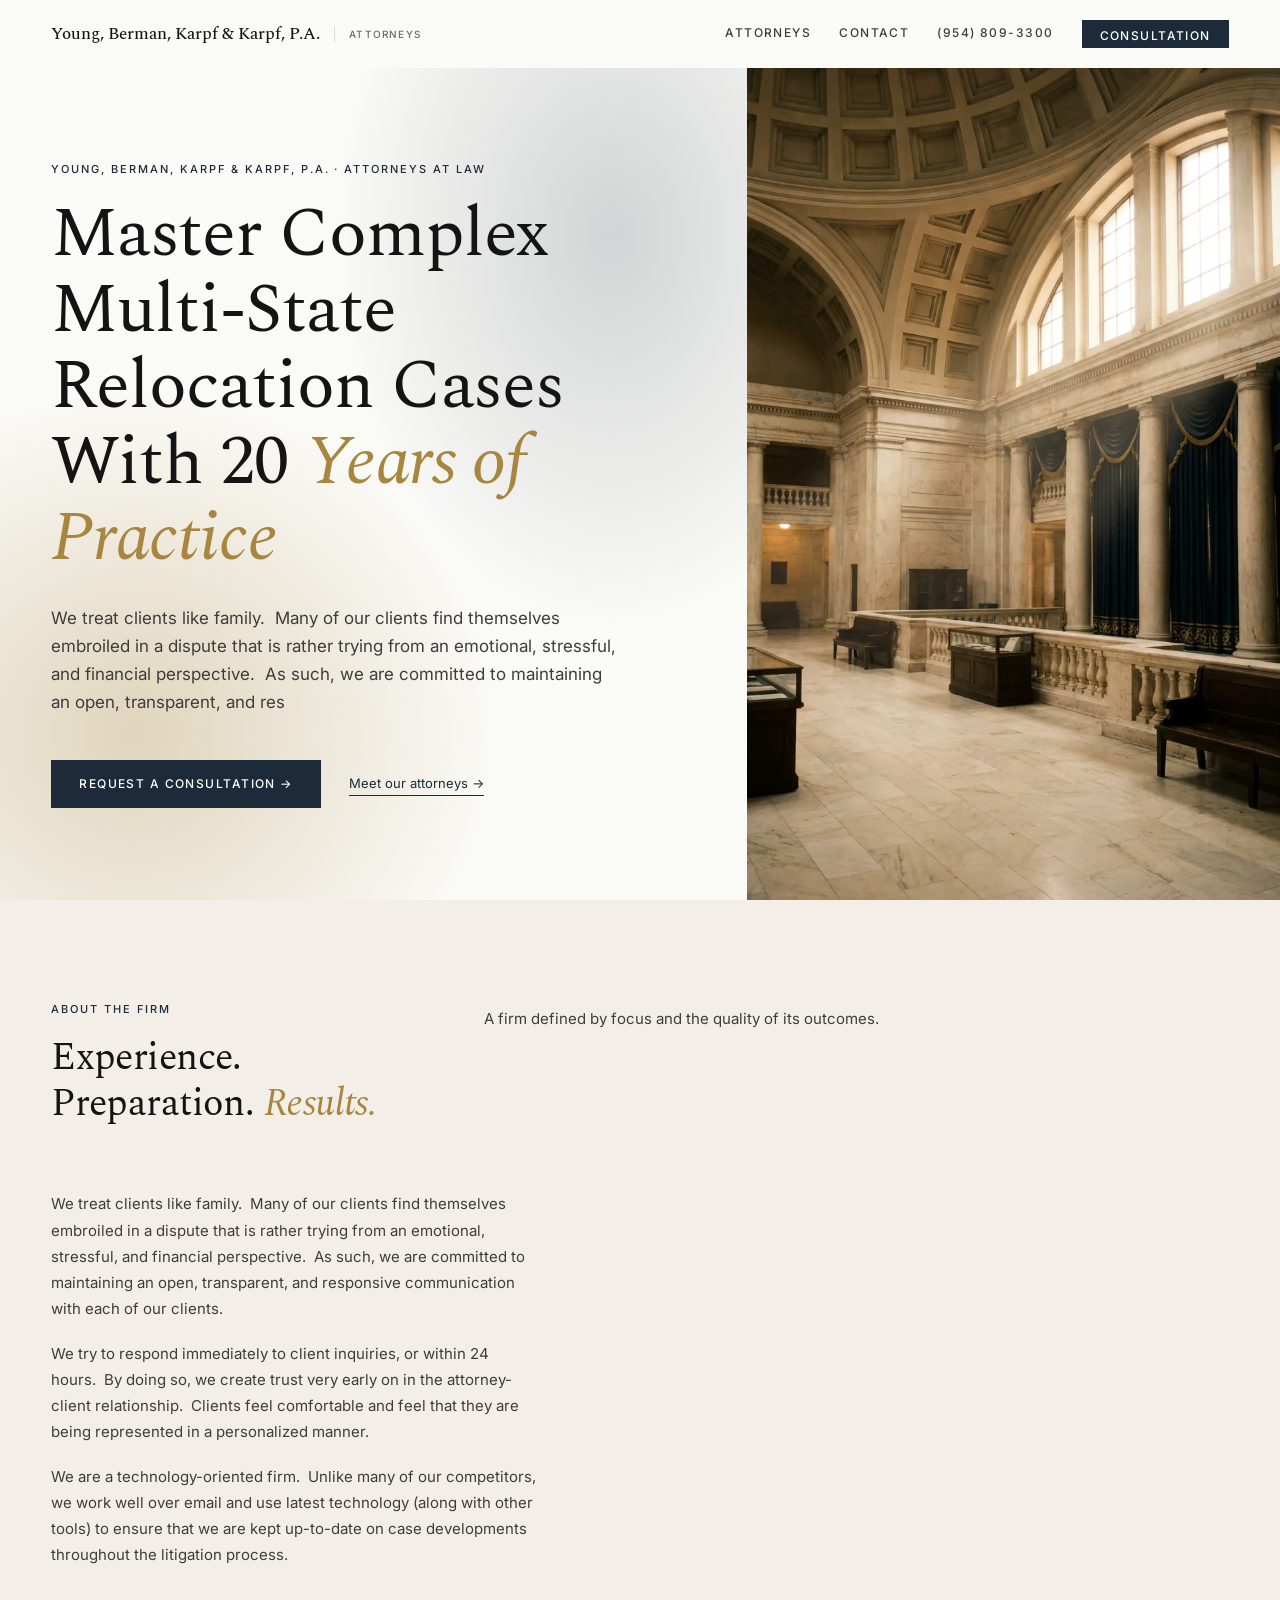
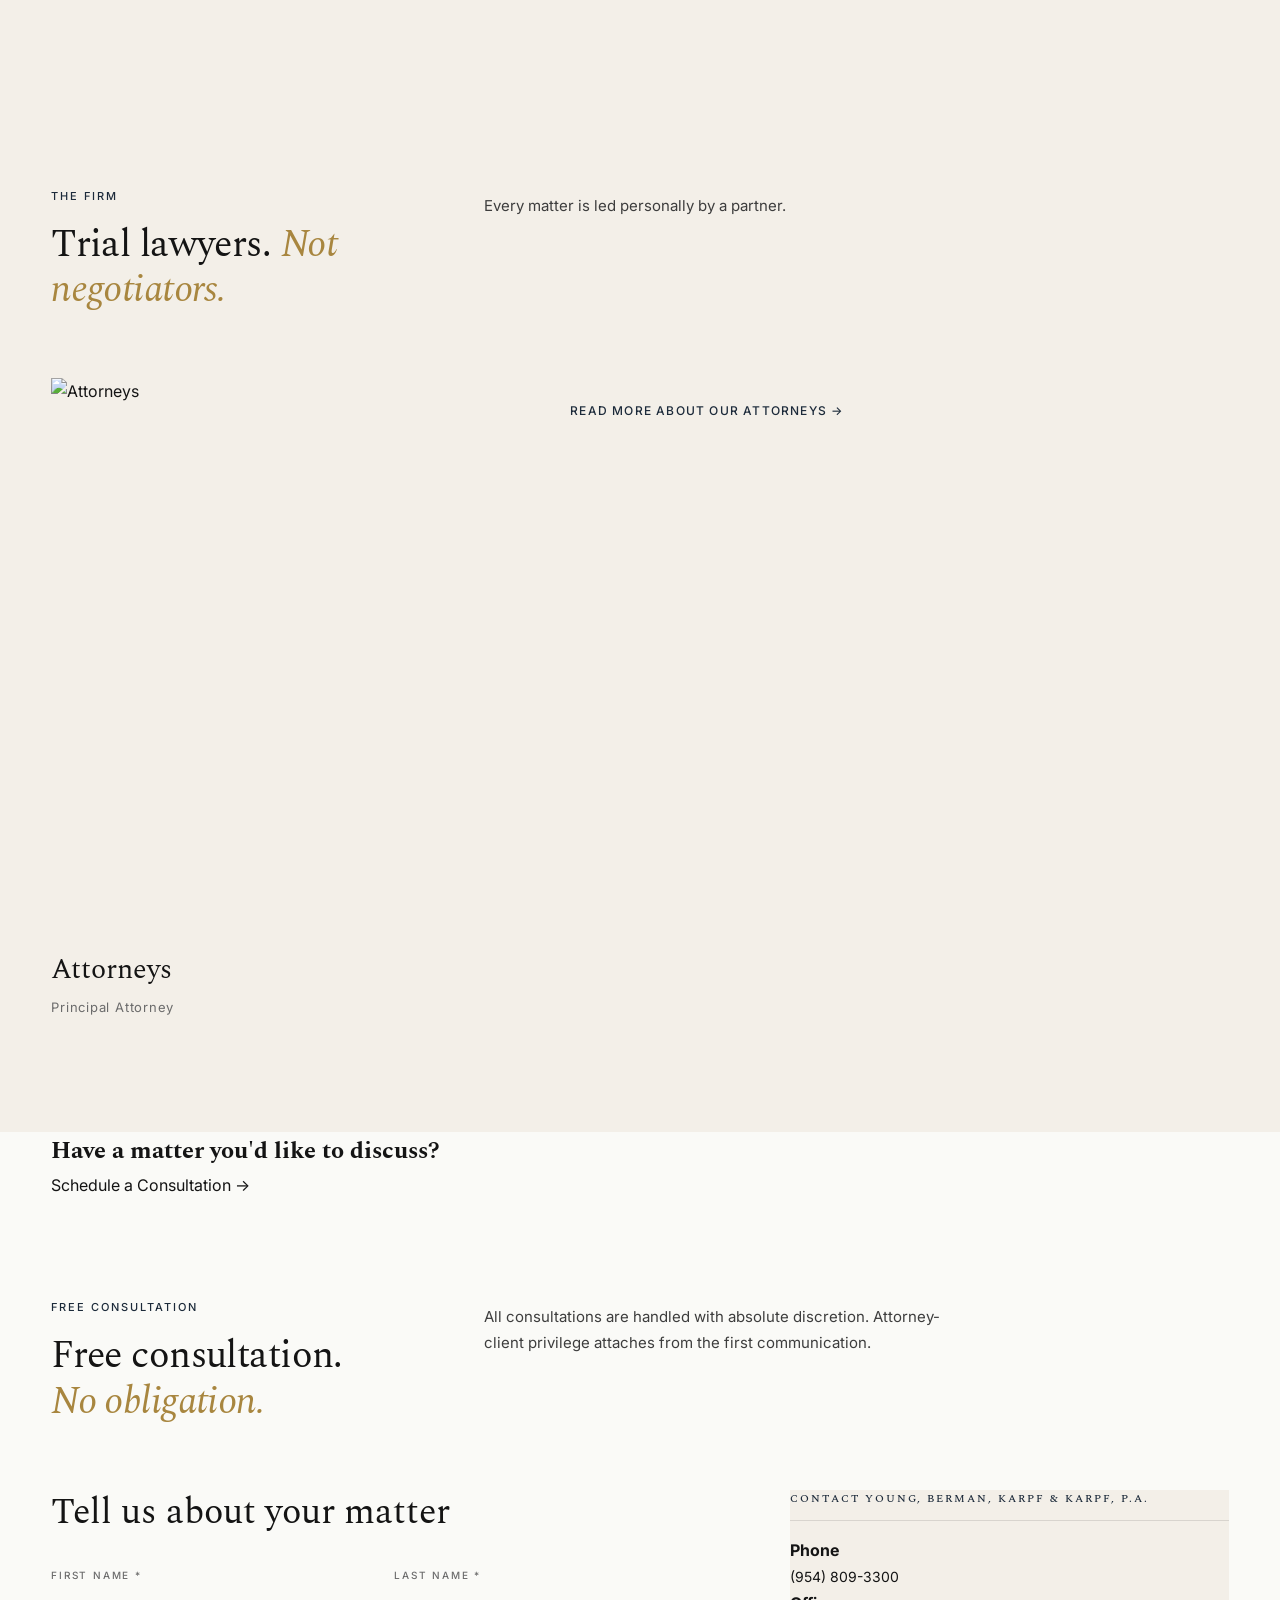
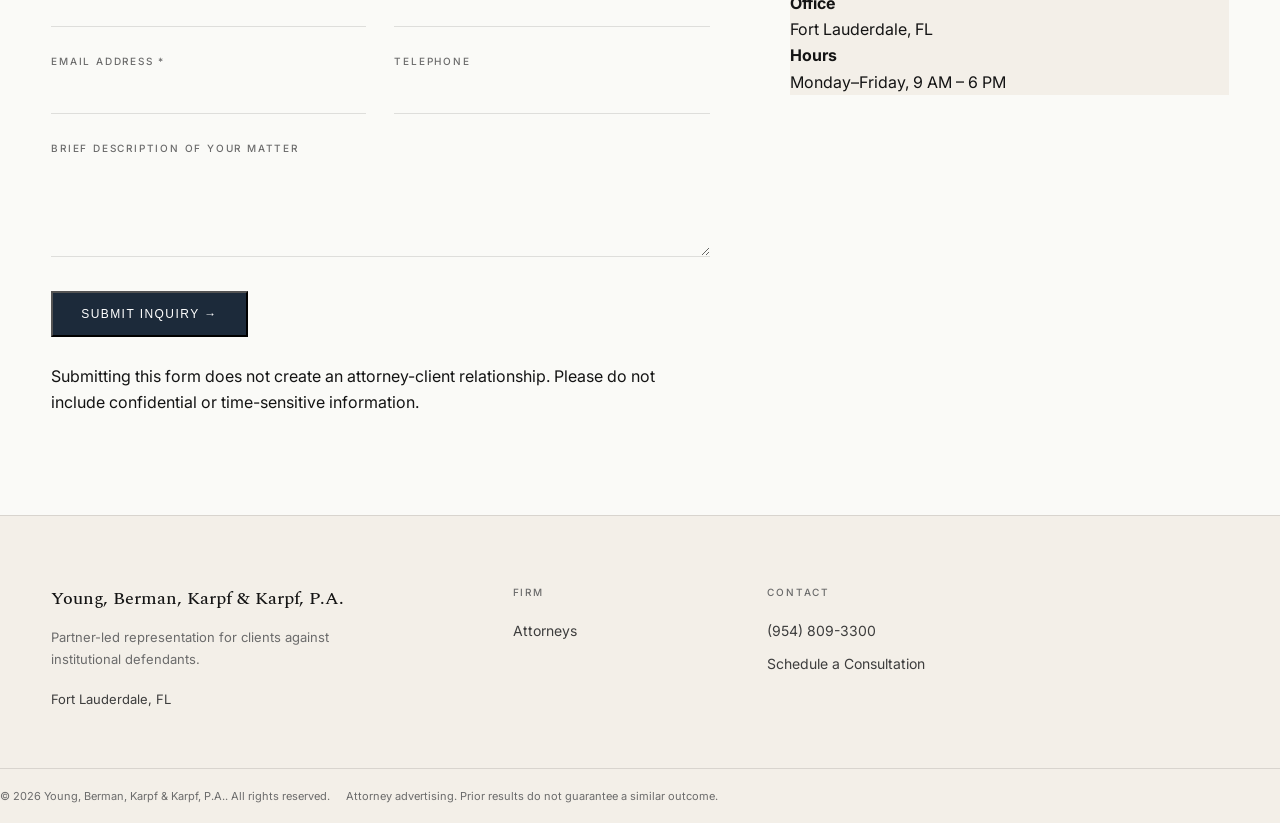
==== commit 07f56a22: "deploy: 2026-06-24 19:41:03 UTC" ====
--- a/index.html
+++ b/index.html
@@ -23,7 +23,7 @@
 <meta property="og:title" content="Fort Lauderdale Family Law Attorney, Miami Florida Business Law Firm"/>
 <meta property="og:description" content="Ybkklaw.com is a Florida Family law and divorce and business lawyer firm. Our attorneys provide high-end representation to clients in family law and business matters. Schedule a consultation today."/>
 <meta property="og:image" content=""/>
-<meta property="og:site_name" content="Pazos Law Group"/>
+<meta property="og:site_name" content="Young, Berman, Karpf &amp; Karpf, P.A."/>
 <meta name="twitter:card" content="summary_large_image"/>
 <meta name="twitter:title" content="Fort Lauderdale Family Law Attorney, Miami Florida Business Law Firm"/>
 <meta name="twitter:description" content="Ybkklaw.com is a Florida Family law and divorce and business lawyer firm. Our attorneys provide high-end representation to clients in family law and business matters. Schedule a consultation today."/>
@@ -34,22 +34,22 @@
 <link rel="apple-touch-icon" href="/apple-touch-icon.png"/>
 <link rel="manifest" href="/site.webmanifest"/>
 
-<script type="application/ld+json">{"@context": "https://schema.org", "@type": "Attorney", "name": "Pazos Law Group", "url": "https://mintlab-ybkklaw.vercel.app", "priceRange": "$$"}</script>
-<script type="application/ld+json">{"@context": "https://schema.org", "@type": "FAQPage", "mainEntity": [{"@type": "Question", "name": "How much will my family law case in Fort Lauderdale cost?", "acceptedAnswer": {"@type": "Answer", "text": "Costs vary depending on the complexity of your situation and whether your case is contested; we provide a clear breakdown of fee structures and anticipated expenses during your initial consultation."}}, {"@type": "Question", "name": "How long does the divorce or child custody process typically take in Florida?", "acceptedAnswer": {"@type": "Answer", "text": "While uncontested matters may be resolved in a few months, complex cases involving litigation in Broward County courts can take a year or longer."}}, {"@type": "Question", "name": "What documents should I bring to my first meeting with an attorney?", "acceptedAnswer": {"@type": "Answer", "text": "You should bring any existing court orders, recent tax returns, pay stubs, and a list of your primary goals to help us provide immediate, actionable advice."}}, {"@type": "Question", "name": "What are the first steps in the legal process after I hire Pazos Law Group?", "acceptedAnswer": {"@type": "Answer", "text": "We begin by filing a formal petition with the court and serving the other party, followed by a mandatory financial disclosure period known as \"discovery.\""}}, {"@type": "Question", "name": "Can you guarantee a specific outcome regarding my assets or parental rights?", "acceptedAnswer": {"@type": "Answer", "text": "While no lawyer can guarantee a specific result, we utilize our extensive knowledge of Florida statutes to build the strongest possible case for your desired outcome."}}, {"@type": "Question", "name": "Are there alternatives to going to trial for my family law matter?", "acceptedAnswer": {"@type": "Answer", "text": "Yes, we frequently resolve cases through mediation and collaborative law, which are often faster and less stressful than traditional courtroom litigation. ---"}}]}</script>
+<script type="application/ld+json">{"@context": "https://schema.org", "@type": "Attorney", "name": "Young, Berman, Karpf & Karpf, P.A.", "url": "https://mintlab-ybkklaw.vercel.app", "telephone": "(954) 809-3300", "priceRange": "$$", "address": {"@type": "PostalAddress", "streetAddress": "Fort Lauderdale, FL", "addressLocality": "Fort Lauderdale", "addressRegion": null}}</script>
+<script type="application/ld+json">{"@context": "https://schema.org", "@type": "FAQPage", "mainEntity": [{"@type": "Question", "name": "How much does a family law case in Fort Lauderdale typically cost?", "acceptedAnswer": {"@type": "Answer", "text": "Costs vary depending on the complexity of your case and whether it is contested, but we provide a clear fee structure and transparent billing throughout the process. During your initial consultation, we will discuss the estimated financial commitment based on your specific legal needs."}}, {"@type": "Question", "name": "How long will it take to finalize my divorce or family law matter?", "acceptedAnswer": {"@type": "Answer", "text": "An uncontested matter may be resolved in a few months, while complex litigation involving property division or custody disputes can take a year or more. The timeline is largely dictated by the court’s schedule in Broward County and the level of cooperation between both parties."}}, {"@type": "Question", "name": "What documents should I bring to my initial consultation?", "acceptedAnswer": {"@type": "Answer", "text": "You should bring any existing court orders, recent tax returns, bank statements, and a basic list of shared assets and debts. Having these documents ready allows our attorneys to provide a more accurate assessment of your case from the very first meeting."}}, {"@type": "Question", "name": "What are the primary steps in the Florida family law process?", "acceptedAnswer": {"@type": "Answer", "text": "The process generally begins with filing a formal petition, followed by \"discovery,\" where both parties must exchange financial affidavits and relevant evidence. Most cases then proceed to mandatory mediation before a judge will schedule a final hearing or trial."}}, {"@type": "Question", "name": "Can you guarantee a specific outcome regarding alimony or child custody?", "acceptedAnswer": {"@type": "Answer", "text": "While no firm can ethically guarantee a specific result, our attorneys use their deep knowledge of Florida statutes to build the strongest possible case for your goals. We focus on strategic advocacy to achieve the most favorable resolution through either settlement or trial."}}, {"@type": "Question", "name": "Are there alternatives to going to trial for my family law dispute?", "acceptedAnswer": {"@type": "Answer", "text": "Yes, the vast majority of cases in Fort Lauderdale are resolved through mediation or collaborative law processes. These alternatives are often faster, less expensive, and allow you to maintain more control over the final agreement than a judge's ruling. ---"}}]}</script>
 <script type="application/ld+json">{"@context": "https://schema.org", "@type": "BreadcrumbList", "itemListElement": [{"@type": "ListItem", "position": 1, "name": "Home", "item": "https://mintlab-ybkklaw.vercel.app"}, {"@type": "ListItem", "position": 2, "name": "About", "item": "https://mintlab-ybkklaw.vercel.app#about"}, {"@type": "ListItem", "position": 3, "name": "Services", "item": "https://mintlab-ybkklaw.vercel.app#services"}, {"@type": "ListItem", "position": 4, "name": "Contact", "item": "https://mintlab-ybkklaw.vercel.app#contact"}]}</script>
 </head>
 <body>
 <nav id="nav">
   <div class="ni">
     <div class="nb">
-      <span class="nw serif">Pazos Law Group</span>
+      <span class="nw serif">Young, Berman, Karpf &amp; Karpf, P.A.</span>
       <span class="ne">Attorneys</span>
     </div>
     <div class="nl">
       <a href="/team/">Attorneys</a>
-      <a href="/contact/">Contact</a>
-      <a href="tel:8332952441" class="nphone">833-295-2441</a>
-      <a href="/contact/" class="bc">Consultation</a>
+      <a href="/">Contact</a>
+      <a href="tel:9548093300" class="nphone">(954) 809-3300</a>
+      <a href="/" class="bc">Consultation</a>
     </div>
     <div class="ham" onclick="this.classList.toggle('open');document.getElementById('mmenu').classList.toggle('open')">
       <span></span><span></span><span></span>
@@ -58,22 +58,22 @@
 </nav>
 <div id="mmenu" class="mmenu">
   <a href="/team/">Attorneys</a>
-      <a href="/contact/">Contact</a>
-  <a href="/contact/" class="bc">Consultation</a>
+      <a href="/">Contact</a>
+  <a href="/" class="bc">Consultation</a>
 </div>
 <section class="hero" id="home">
   <div class="hl">
-    <span class="eyebrow ha0">Pazos Law Group · Attorneys at Law</span>
-    <h1 class="hh ha1">Protect Your Child Custody Rights in Complex Relocation <em class="gold">Cases Since 2004</em></h1>
+    <span class="eyebrow ha0">Young, Berman, Karpf &amp; Karpf, P.A. · Attorneys at Law</span>
+    <h1 class="hh ha1">Master Complex Multi-State Relocation Cases With 20 <em class="gold">Years of Practice</em></h1>
     <p class="hlede ha2">We treat clients like family.  Many of our clients find themselves embroiled in a dispute that is rather trying from an emotional, stressful, and financial perspective.  As such, we are committed to maintaining an open, transparent, and res</p>
     
     <div class="hctas ha3">
-      <a href="/contact/" class="btn1">Request a Consultation →</a>
-      <a href="/services/" class="btn2">View practice areas →</a>
+      <a href="/" class="btn1">Request a Consultation →</a>
+      <a href="/team/" class="btn2">Meet our attorneys →</a>
     </div>
   </div>
   <div class="hr">
-    <img src="/images/hero-generated.webp" alt="Pazos Law Group" loading="eager"/>
+    <img src="/images/hero-generated.webp" alt="Young, Berman, Karpf &amp; Karpf, P.A." loading="eager"/>
   </div>
 </section>
 
@@ -122,7 +122,7 @@
 <section class="cta-band reveal">
   <div class="cta-inner container">
     <h2 class="cta-head serif">Have a matter you'd like to discuss?</h2>
-    <a href="/contact/" class="cta-btn">Schedule a Consultation →</a>
+    <a href="/" class="cta-btn">Schedule a Consultation →</a>
   </div>
 </section>
 <section class="cont" id="contact">
@@ -158,9 +158,9 @@
       </div>
       <div class="reveal-r">
         <aside class="cinfo panel">
-          <h3 class="serif">Contact Pazos Law Group</h3>
-          <p><strong>Phone</strong><br><a href="tel:8332952441">833-295-2441</a></p>
-          
+          <h3 class="serif">Contact Young, Berman, Karpf &amp; Karpf, P.A.</h3>
+          <p><strong>Phone</strong><br><a href="tel:9548093300">(954) 809-3300</a></p>
+          <p><strong>Office</strong><br>Fort Lauderdale, FL</p>
           <p><strong>Hours</strong><br>Monday–Friday, 9 AM – 6 PM</p>
         </aside>
       </div>
@@ -170,9 +170,9 @@
 <footer class="footer">
   <div class="container fg">
     <div class="fcol fbrand">
-      <span class="nw">Pazos Law Group</span>
+      <span class="nw">Young, Berman, Karpf &amp; Karpf, P.A.</span>
       <p class="fdesc">Partner-led representation for clients against institutional defendants.</p>
-      
+      <p class="faddr">Fort Lauderdale, FL</p>
     </div>
     <div class="fcol">
       <div class="fct">Firm</div>
@@ -180,12 +180,12 @@
     </div>
     <div class="fcol">
       <div class="fct">Contact</div>
-      <a href="tel:8332952441">833-295-2441</a>
-      <a href="/contact/">Schedule a Consultation</a>
+      <a href="tel:9548093300">(954) 809-3300</a>
+      <a href="/">Schedule a Consultation</a>
     </div>
   </div>
   <div class="fbar container">
-    <span class="fdisc">© 2026 Pazos Law Group. All rights reserved.</span>
+    <span class="fdisc">© 2026 Young, Berman, Karpf &amp; Karpf, P.A.. All rights reserved.</span>
     <span class="fdisc">Attorney advertising. Prior results do not guarantee a similar outcome.</span>
   </div>
 </footer>
